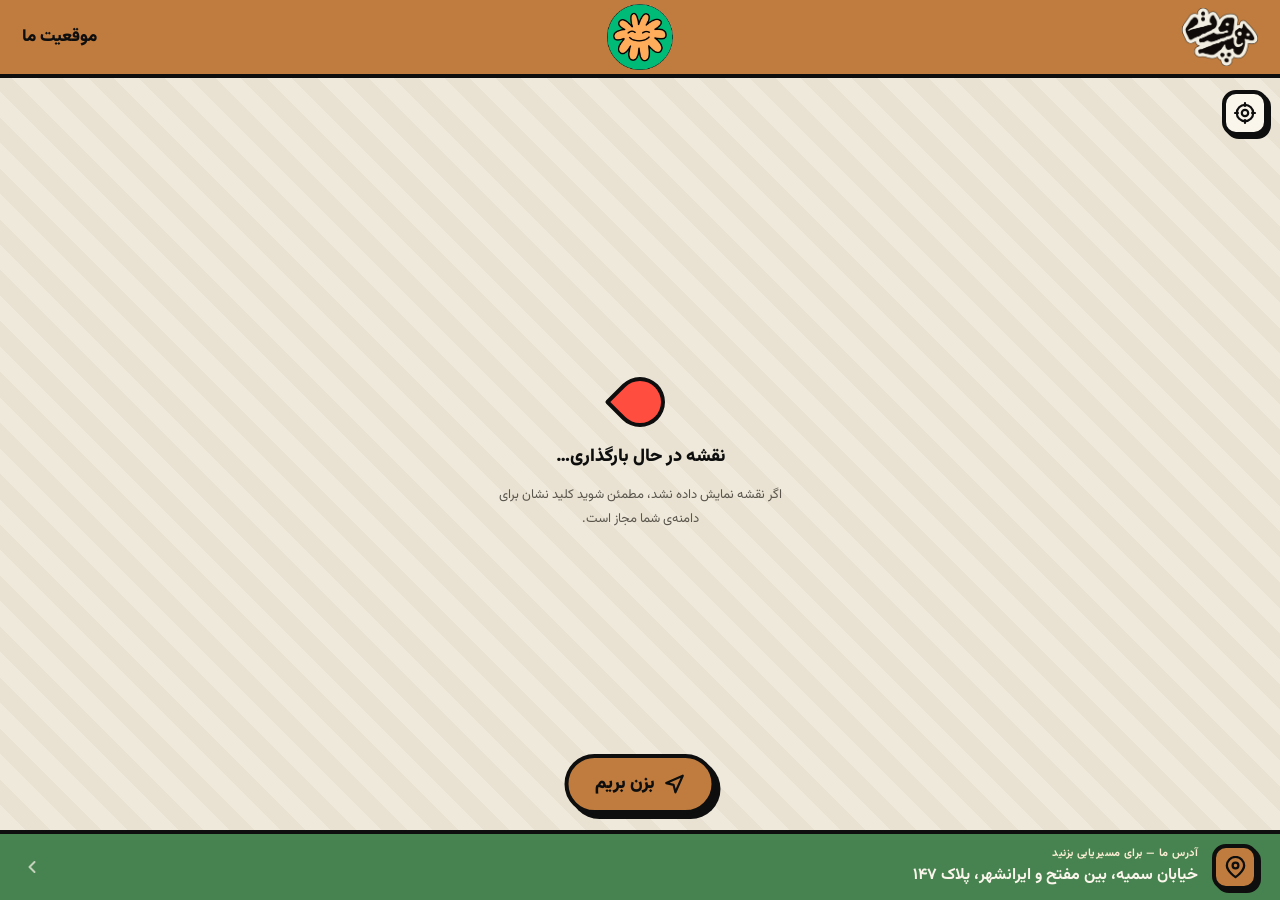
==== index.html @ b017d7bc "Haparoot Website" ====
<!DOCTYPE html>
<html lang="fa" dir="rtl">
<head>
<meta charset="UTF-8" />
<meta name="viewport" content="width=device-width, initial-scale=1.0, maximum-scale=1.0, user-scalable=no, viewport-fit=cover" />
<title>موقعیت ما</title>

<link rel="stylesheet" href="https://static.neshan.org/sdk/leaflet/v1.9.4/neshan-sdk/v1.0.8/index.css" />
<script src="https://static.neshan.org/sdk/leaflet/v1.9.4/neshan-sdk/v1.0.8/index.js"></script>

<link rel="preconnect" href="https://fonts.googleapis.com">
<link rel="preconnect" href="https://fonts.gstatic.com" crossorigin>
<link href="https://fonts.googleapis.com/css2?family=Vazirmatn:wght@500;700;900&display=swap" rel="stylesheet">

<style>
  :root{
    --green:#478350; --gold:#BF843E; --red:#FF4D3F; --teal:#bf7c3e;
    --ink:#0e0e0e; --paper:#FBF6EC; --stroke:4px;
  }
  *{box-sizing:border-box; -webkit-tap-highlight-color:transparent;}
  html,body{height:100%; margin:0; overflow:hidden;}
  body{font-family:"Vazirmatn",system-ui,sans-serif; background:var(--paper); color:var(--ink);}
  .app{height:100vh; height:100dvh; display:flex; flex-direction:column; overflow:hidden;}

  /* ---------- TOP BAR (small logo, top-right) ---------- */
  .topbar{
    flex:0 0 auto; height:clamp(60px, 9dvh, 78px);
    background:var(--teal); border-bottom:var(--stroke) solid var(--ink);
    display:grid; grid-template-columns:1fr auto 1fr; align-items:center;
    padding:0 clamp(12px,4vw,22px);
  }
  .topbar .logo{height:clamp(42px, 6.4dvh, 58px); width:auto; display:block; justify-self:start;}
  .topbar .flower{height:clamp(46px, 7.6dvh, 66px); width:auto; display:block; justify-self:center;}
  .topbar .title{font-weight:900; font-size:clamp(13px,3.6vw,17px); color:var(--ink); justify-self:end;}

  /* ---------- MAP ---------- */
  .map-wrap{flex:1 1 auto; min-height:0; position:relative; background:#e9e4d8;}
  #map{position:absolute; inset:0;}
  .leaflet-control-attribution{font-size:9px; opacity:.7;}

  .float-pin{position:relative; width:40px; height:52px; cursor:pointer;}
  .float-pin .pin{
    position:absolute; left:50%; top:0; width:34px; height:34px; margin-left:-17px;
    border-radius:50% 50% 50% 2px; transform:rotate(45deg);
    background:var(--red); border:3px solid var(--ink); box-shadow:0 4px 0 rgba(14,14,14,.25);
    animation:bob 1.6s ease-in-out infinite;
  }
  .float-pin .pin::after{content:""; position:absolute; inset:0; margin:auto; width:11px; height:11px; border-radius:50%; background:var(--paper); border:2px solid var(--ink); transform:translate(-1px,-1px);}
  .float-pin .pulse{position:absolute; left:50%; top:30px; width:22px; height:9px; margin-left:-11px; border-radius:50%; background:rgba(14,14,14,.28); animation:shadow 1.6s ease-in-out infinite;}
  @keyframes bob{0%,100%{top:0} 50%{top:-7px}}
  @keyframes shadow{0%,100%{transform:scale(1);opacity:.28} 50%{transform:scale(.7);opacity:.16}}

  .fab{
    position:absolute; top:12px; right:12px; z-index:500;
    width:46px; height:46px; border-radius:14px; background:var(--paper);
    border:var(--stroke) solid var(--ink); box-shadow:3px 3px 0 var(--ink);
    display:flex; align-items:center; justify-content:center; cursor:pointer;
  }
  .fab:active{transform:translate(2px,2px); box-shadow:1px 1px 0 var(--ink);}
  .fab svg{width:24px;height:24px;}

  .go-btn{
    position:absolute; left:50%; bottom:16px; transform:translateX(-50%); z-index:500;
    display:flex; align-items:center; gap:9px; padding:12px 26px; border-radius:999px;
    background:var(--teal); color:var(--ink); border:var(--stroke) solid var(--ink);
    box-shadow:5px 5px 0 var(--ink); font-family:inherit; font-weight:900;
    font-size:clamp(15px,4.2vw,18px); cursor:pointer; white-space:nowrap;
  }
  .go-btn:active{transform:translateX(-50%) translateY(3px); box-shadow:2px 2px 0 var(--ink);}
  .go-btn svg{width:22px;height:22px;}

  .map-placeholder{position:absolute; inset:0; display:none; flex-direction:column; align-items:center; justify-content:center; gap:12px; text-align:center; padding:22px; background:repeating-linear-gradient(45deg,#efe9db 0 18px,#e9e2d2 18px 36px); z-index:400;}
  .map-placeholder .pin0{width:50px; height:50px; border-radius:50% 50% 50% 2px; transform:rotate(45deg); background:var(--red); border:var(--stroke) solid var(--ink);}
  .map-placeholder h2{margin:4px 0 0; font-size:clamp(14px,4.4vw,18px); font-weight:900;}
  .map-placeholder p{margin:0; font-size:13px; color:#5a564d; max-width:300px; line-height:1.85;}

  /* ---------- FOOTER ---------- */
  .footer{
    flex:0 0 auto; background:var(--green); border-top:var(--stroke) solid var(--ink);
    padding:10px clamp(12px,4vw,22px); padding-bottom:calc(10px + env(safe-area-inset-bottom));
    display:flex; align-items:center; gap:14px; cursor:pointer;
  }
  .footer .badge{flex:0 0 auto; width:46px; height:46px; border-radius:14px; background:var(--teal); border:var(--stroke) solid var(--ink); display:flex; align-items:center; justify-content:center; box-shadow:3px 3px 0 var(--ink);}
  .footer .badge svg{width:23px;height:23px;}
  .footer .text{min-width:0; flex:1;}
  .footer .label{font-size:11px; font-weight:700; letter-spacing:.04em; color:#FCEFD6; margin-bottom:1px;}
  .footer .line{font-size:clamp(13px,3.8vw,16px); font-weight:700; line-height:1.6; color:var(--paper);}
  .footer .chev{flex:0 0 auto; color:var(--paper); opacity:.7;}

  /* ---------- directions sheet ---------- */
  .sheet-mask{position:fixed; inset:0; z-index:900; display:none; background:rgba(14,14,14,.45); align-items:flex-end; justify-content:center;}
  .sheet-mask.open{display:flex;}
  .sheet{width:min(520px,100%); background:var(--paper); border:var(--stroke) solid var(--ink); border-bottom:none; border-radius:24px 24px 0 0; padding:18px; padding-bottom:calc(18px + env(safe-area-inset-bottom)); animation:up .22s ease;}
  @keyframes up{from{transform:translateY(40px); opacity:.4} to{transform:none; opacity:1}}
  .sheet h3{margin:2px 0 14px; font-size:16px; font-weight:900; text-align:center;}
  .sheet .opt{display:flex; align-items:center; gap:12px; width:100%; padding:13px 16px; margin-bottom:10px; border-radius:16px; border:var(--stroke) solid var(--ink); background:#fff; font-family:inherit; font-size:15px; font-weight:800; color:var(--ink); cursor:pointer; text-decoration:none;}
  .sheet .opt:active{transform:translateY(2px);}
  .sheet .opt.neshan{background:var(--teal);}
  .sheet .opt .ic{width:26px;height:26px; flex:0 0 auto; display:flex;align-items:center;justify-content:center;}
  .sheet .cancel{width:100%; text-align:center; padding:12px; margin-top:2px; background:none; border:none; font-family:inherit; font-size:14px; font-weight:700; color:#7a766c; cursor:pointer;}

  @media (orientation:landscape) and (max-height:430px){
    .topbar{height:54px;}
    .go-btn{bottom:10px; padding:9px 20px;}
    .fab{width:40px;height:40px;}
  }
</style>
</head>
<body>
  <div class="app">

    <!-- TOP BAR: small logo on the right -->
    <header class="topbar">
      <img class="logo" src="[data-uri]" alt="کافه هپ‌ورد" />
      <img class="flower" src="[data-uri]" alt="گل" />
      <span class="title">موقعیت ما</span>
    </header>

    <!-- MAP -->
    <main class="map-wrap">
      <div id="map"></div>

      <div class="fab" id="recenter" title="برگشت به موقعیت" aria-label="recenter">
        <svg viewBox="0 0 24 24" fill="none" stroke="#0e0e0e" stroke-width="2.2" stroke-linecap="round" stroke-linejoin="round">
          <circle cx="12" cy="12" r="3.2"/><path d="M12 2v3M12 19v3M2 12h3M19 12h3"/><circle cx="12" cy="12" r="8.2"/>
        </svg>
      </div>

      <button class="go-btn" id="go" type="button">
        <svg viewBox="0 0 24 24" fill="none" stroke="#0e0e0e" stroke-width="2.4" stroke-linecap="round" stroke-linejoin="round"><path d="M3 11l18-8-8 18-2-8-8-2z"/></svg>
        بزن بریم
      </button>

      <div class="map-placeholder" id="placeholder">
        <div class="pin0"></div>
        <h2>نقشه در حال بارگذاری…</h2>
        <p>اگر نقشه نمایش داده نشد، مطمئن شوید کلید نشان برای دامنه‌ی شما مجاز است.</p>
      </div>
    </main>

    <!-- FOOTER -->
    <footer class="footer" id="footer">
      <div class="badge" aria-hidden="true">
        <svg viewBox="0 0 24 24" fill="none" stroke="#0e0e0e" stroke-width="2.4" stroke-linecap="round" stroke-linejoin="round"><path d="M21 10c0 6-9 12-9 12s-9-6-9-12a9 9 0 0 1 18 0Z"/><circle cx="12" cy="10" r="3"/></svg>
      </div>
      <div class="text">
        <div class="label">آدرس ما — برای مسیریابی بزنید</div>
        <div class="line" id="addr-line"></div>
      </div>
      <svg class="chev" width="20" height="20" viewBox="0 0 24 24" fill="none" stroke="currentColor" stroke-width="2.4" stroke-linecap="round" stroke-linejoin="round"><path d="M15 6l-6 6 6 6"/></svg>
    </footer>

  </div>

  <div class="sheet-mask" id="sheetMask">
    <div class="sheet" role="dialog" aria-label="مسیریابی">
      <h3>با کدام برنامه مسیریابی می‌کنید؟</h3>
      <a class="opt neshan" id="optNeshan" target="_blank" rel="noopener"><span class="ic">🧭</span> مسیریاب نشان</a>
      <a class="opt" id="optGoogle" target="_blank" rel="noopener"><span class="ic">🗺️</span> گوگل مپ</a>
      <button class="cancel" id="optCancel" type="button">بستن</button>
    </div>
  </div>

<script>
  const CONFIG = {
    NESHAN_KEY: "web.0b356ac8b39849899e507b3bfb5904ac",
    LAT: 35.70562,
    LNG: 51.4232,
    ZOOM: 16,
    ADDRESS: "خیابان سمیه، بین مفتح و ایرانشهر، پلاک ۱۴۷"
  };

  document.getElementById('addr-line').textContent = CONFIG.ADDRESS;
  const neshanUrl = `https://neshan.org/maps/@${CONFIG.LAT},${CONFIG.LNG},${CONFIG.ZOOM}z`;
  const googleUrl = `https://www.google.com/maps/dir/?api=1&destination=${CONFIG.LAT},${CONFIG.LNG}&travelmode=driving`;
  document.getElementById('optNeshan').href = neshanUrl;
  document.getElementById('optGoogle').href = googleUrl;

  const mask = document.getElementById('sheetMask');
  const openSheet = () => mask.classList.add('open');
  const closeSheet = () => mask.classList.remove('open');
  document.getElementById('go').addEventListener('click', openSheet);
  document.getElementById('footer').addEventListener('click', openSheet);
  document.getElementById('optCancel').addEventListener('click', closeSheet);
  mask.addEventListener('click', e => { if(e.target === mask) closeSheet(); });

  let map;
  try {
    map = new L.Map("map", { key: CONFIG.NESHAN_KEY, maptype: "dreamy", poi: true, traffic: false, center: [CONFIG.LAT, CONFIG.LNG], zoom: CONFIG.ZOOM });
    const icon = L.divIcon({ className:'', html:'<div class="float-pin"><span class="pulse"></span><span class="pin"></span></div>', iconSize:[40,52], iconAnchor:[20,36] });
    const marker = L.marker([CONFIG.LAT, CONFIG.LNG], { icon }).addTo(map);
    marker.on('click', openSheet);
    document.getElementById('recenter').addEventListener('click', () => map.setView([CONFIG.LAT, CONFIG.LNG], CONFIG.ZOOM, { animate:true }));
    window.addEventListener('resize', () => setTimeout(() => map.invalidateSize(), 150));
  } catch (err) {
    document.getElementById('placeholder').style.display = 'flex';
  }
</script>
</body>
</html>
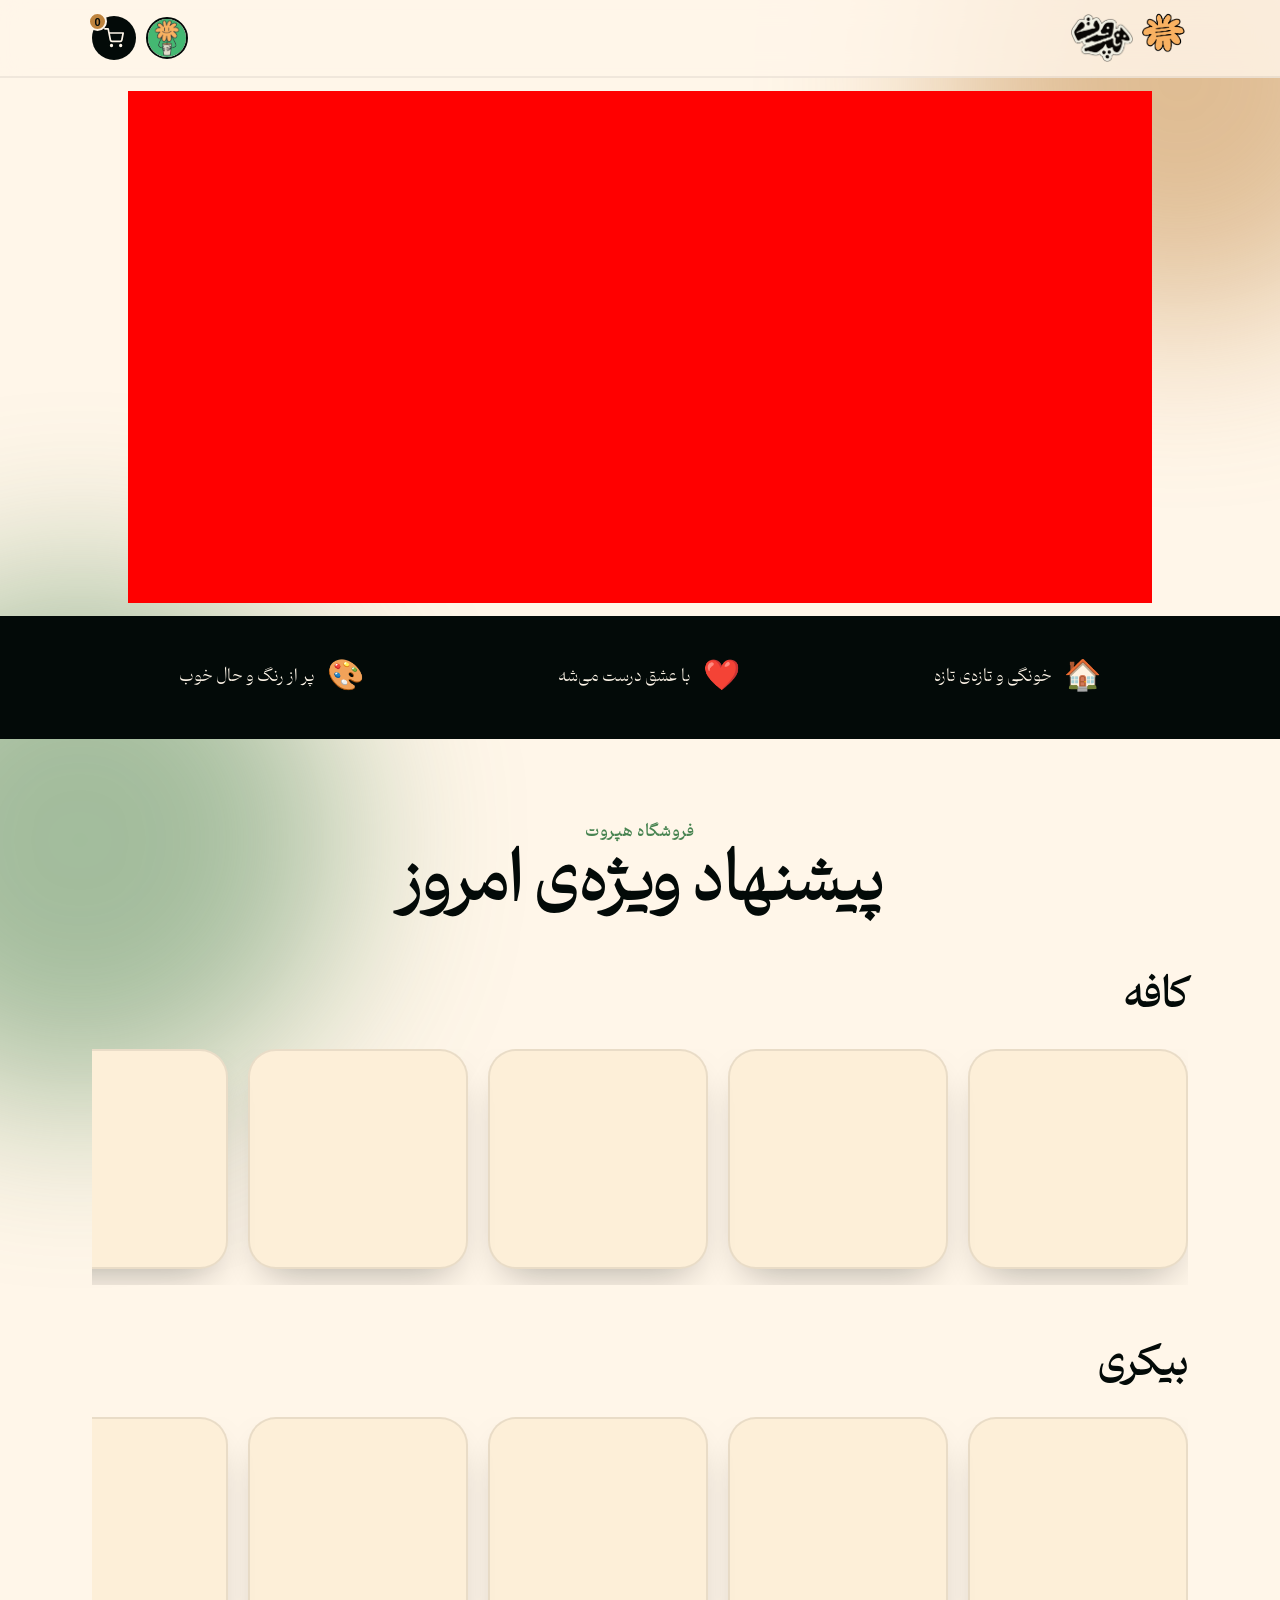
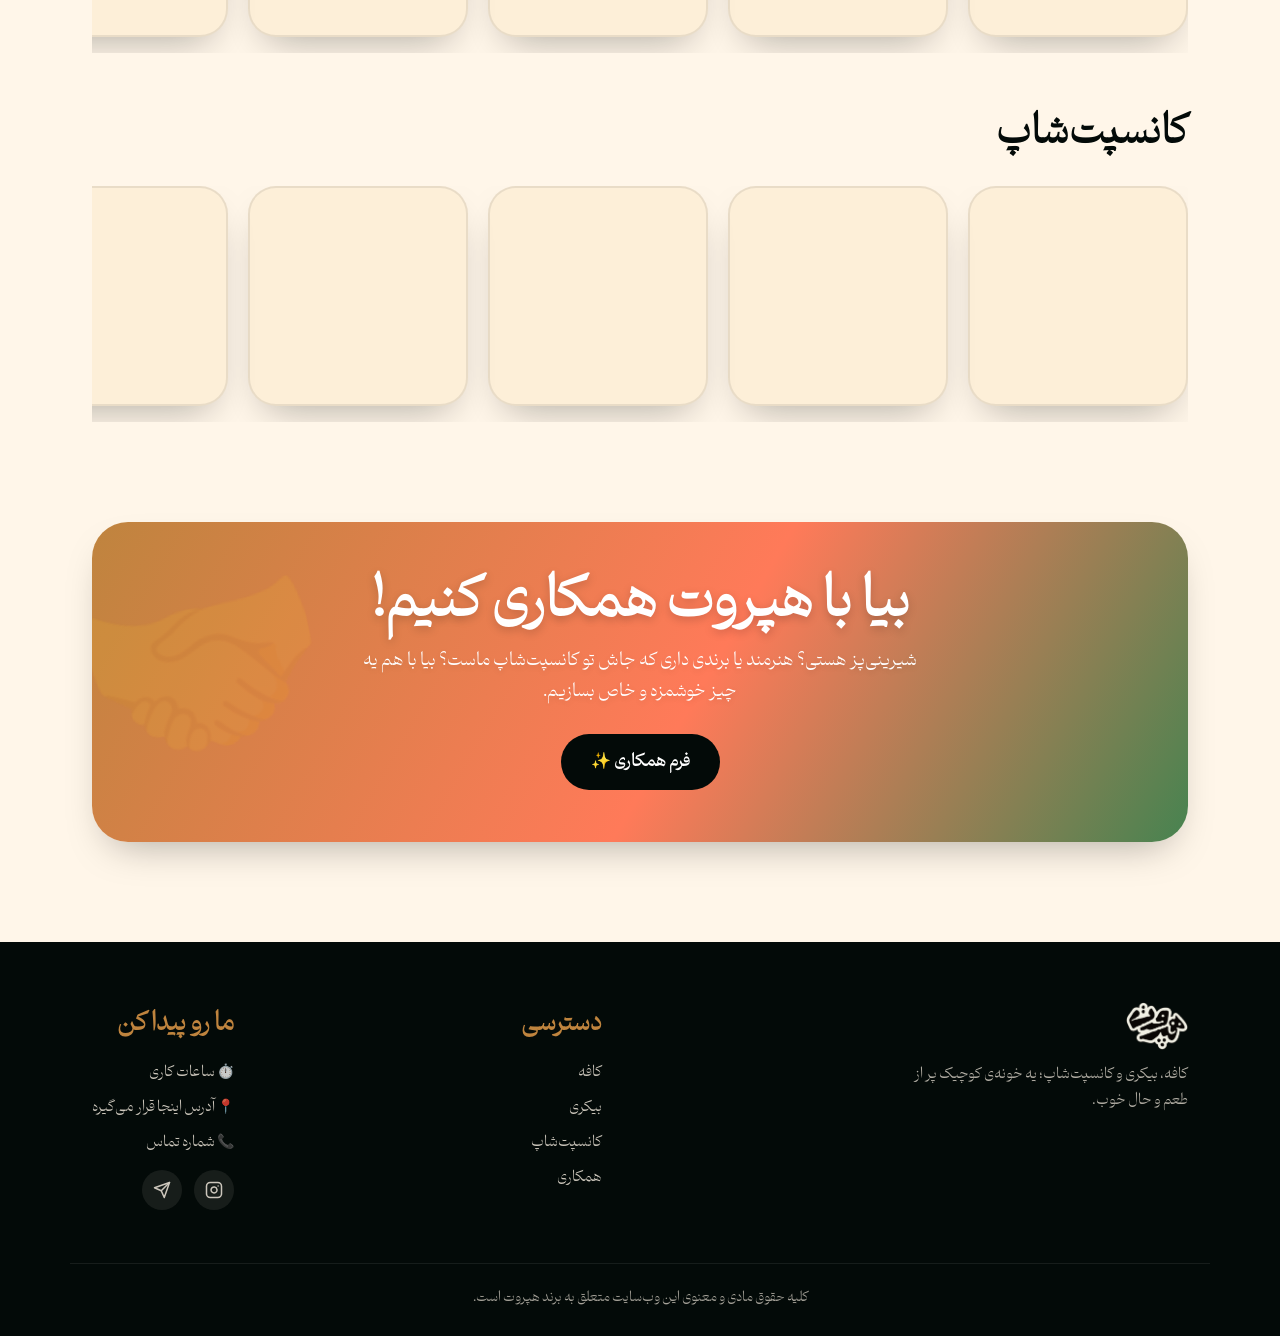
==== commit 3d6c8bd8: "Update file structure and add page navigation" ====
--- a/index.html
+++ b/index.html
@@ -1,200 +1,202 @@
 <!DOCTYPE html>
 <html lang="fa" dir="rtl">
-<head>
-<meta charset="UTF-8" />
-<meta name="viewport" content="width=device-width, initial-scale=1.0, maximum-scale=1.0, user-scalable=no, viewport-fit=cover" />
-<title>موقعیت ما</title>
-
-<link rel="stylesheet" href="https://static.neshan.org/sdk/leaflet/v1.9.4/neshan-sdk/v1.0.8/index.css" />
-<script src="https://static.neshan.org/sdk/leaflet/v1.9.4/neshan-sdk/v1.0.8/index.js"></script>
-
-<link rel="preconnect" href="https://fonts.googleapis.com">
-<link rel="preconnect" href="https://fonts.gstatic.com" crossorigin>
-<link href="https://fonts.googleapis.com/css2?family=Vazirmatn:wght@500;700;900&display=swap" rel="stylesheet">
-
-<style>
-  :root{
-    --green:#478350; --gold:#BF843E; --red:#FF4D3F; --teal:#bf7c3e;
-    --ink:#0e0e0e; --paper:#FBF6EC; --stroke:4px;
-  }
-  *{box-sizing:border-box; -webkit-tap-highlight-color:transparent;}
-  html,body{height:100%; margin:0; overflow:hidden;}
-  body{font-family:"Vazirmatn",system-ui,sans-serif; background:var(--paper); color:var(--ink);}
-  .app{height:100vh; height:100dvh; display:flex; flex-direction:column; overflow:hidden;}
-
-  /* ---------- TOP BAR (small logo, top-right) ---------- */
-  .topbar{
-    flex:0 0 auto; height:clamp(60px, 9dvh, 78px);
-    background:var(--teal); border-bottom:var(--stroke) solid var(--ink);
-    display:grid; grid-template-columns:1fr auto 1fr; align-items:center;
-    padding:0 clamp(12px,4vw,22px);
-  }
-  .topbar .logo{height:clamp(42px, 6.4dvh, 58px); width:auto; display:block; justify-self:start;}
-  .topbar .flower{height:clamp(46px, 7.6dvh, 66px); width:auto; display:block; justify-self:center;}
-  .topbar .title{font-weight:900; font-size:clamp(13px,3.6vw,17px); color:var(--ink); justify-self:end;}
-
-  /* ---------- MAP ---------- */
-  .map-wrap{flex:1 1 auto; min-height:0; position:relative; background:#e9e4d8;}
-  #map{position:absolute; inset:0;}
-  .leaflet-control-attribution{font-size:9px; opacity:.7;}
-
-  .float-pin{position:relative; width:40px; height:52px; cursor:pointer;}
-  .float-pin .pin{
-    position:absolute; left:50%; top:0; width:34px; height:34px; margin-left:-17px;
-    border-radius:50% 50% 50% 2px; transform:rotate(45deg);
-    background:var(--red); border:3px solid var(--ink); box-shadow:0 4px 0 rgba(14,14,14,.25);
-    animation:bob 1.6s ease-in-out infinite;
-  }
-  .float-pin .pin::after{content:""; position:absolute; inset:0; margin:auto; width:11px; height:11px; border-radius:50%; background:var(--paper); border:2px solid var(--ink); transform:translate(-1px,-1px);}
-  .float-pin .pulse{position:absolute; left:50%; top:30px; width:22px; height:9px; margin-left:-11px; border-radius:50%; background:rgba(14,14,14,.28); animation:shadow 1.6s ease-in-out infinite;}
-  @keyframes bob{0%,100%{top:0} 50%{top:-7px}}
-  @keyframes shadow{0%,100%{transform:scale(1);opacity:.28} 50%{transform:scale(.7);opacity:.16}}
-
-  .fab{
-    position:absolute; top:12px; right:12px; z-index:500;
-    width:46px; height:46px; border-radius:14px; background:var(--paper);
-    border:var(--stroke) solid var(--ink); box-shadow:3px 3px 0 var(--ink);
-    display:flex; align-items:center; justify-content:center; cursor:pointer;
-  }
-  .fab:active{transform:translate(2px,2px); box-shadow:1px 1px 0 var(--ink);}
-  .fab svg{width:24px;height:24px;}
-
-  .go-btn{
-    position:absolute; left:50%; bottom:16px; transform:translateX(-50%); z-index:500;
-    display:flex; align-items:center; gap:9px; padding:12px 26px; border-radius:999px;
-    background:var(--teal); color:var(--ink); border:var(--stroke) solid var(--ink);
-    box-shadow:5px 5px 0 var(--ink); font-family:inherit; font-weight:900;
-    font-size:clamp(15px,4.2vw,18px); cursor:pointer; white-space:nowrap;
-  }
-  .go-btn:active{transform:translateX(-50%) translateY(3px); box-shadow:2px 2px 0 var(--ink);}
-  .go-btn svg{width:22px;height:22px;}
-
-  .map-placeholder{position:absolute; inset:0; display:none; flex-direction:column; align-items:center; justify-content:center; gap:12px; text-align:center; padding:22px; background:repeating-linear-gradient(45deg,#efe9db 0 18px,#e9e2d2 18px 36px); z-index:400;}
-  .map-placeholder .pin0{width:50px; height:50px; border-radius:50% 50% 50% 2px; transform:rotate(45deg); background:var(--red); border:var(--stroke) solid var(--ink);}
-  .map-placeholder h2{margin:4px 0 0; font-size:clamp(14px,4.4vw,18px); font-weight:900;}
-  .map-placeholder p{margin:0; font-size:13px; color:#5a564d; max-width:300px; line-height:1.85;}
-
-  /* ---------- FOOTER ---------- */
-  .footer{
-    flex:0 0 auto; background:var(--green); border-top:var(--stroke) solid var(--ink);
-    padding:10px clamp(12px,4vw,22px); padding-bottom:calc(10px + env(safe-area-inset-bottom));
-    display:flex; align-items:center; gap:14px; cursor:pointer;
-  }
-  .footer .badge{flex:0 0 auto; width:46px; height:46px; border-radius:14px; background:var(--teal); border:var(--stroke) solid var(--ink); display:flex; align-items:center; justify-content:center; box-shadow:3px 3px 0 var(--ink);}
-  .footer .badge svg{width:23px;height:23px;}
-  .footer .text{min-width:0; flex:1;}
-  .footer .label{font-size:11px; font-weight:700; letter-spacing:.04em; color:#FCEFD6; margin-bottom:1px;}
-  .footer .line{font-size:clamp(13px,3.8vw,16px); font-weight:700; line-height:1.6; color:var(--paper);}
-  .footer .chev{flex:0 0 auto; color:var(--paper); opacity:.7;}
-
-  /* ---------- directions sheet ---------- */
-  .sheet-mask{position:fixed; inset:0; z-index:900; display:none; background:rgba(14,14,14,.45); align-items:flex-end; justify-content:center;}
-  .sheet-mask.open{display:flex;}
-  .sheet{width:min(520px,100%); background:var(--paper); border:var(--stroke) solid var(--ink); border-bottom:none; border-radius:24px 24px 0 0; padding:18px; padding-bottom:calc(18px + env(safe-area-inset-bottom)); animation:up .22s ease;}
-  @keyframes up{from{transform:translateY(40px); opacity:.4} to{transform:none; opacity:1}}
-  .sheet h3{margin:2px 0 14px; font-size:16px; font-weight:900; text-align:center;}
-  .sheet .opt{display:flex; align-items:center; gap:12px; width:100%; padding:13px 16px; margin-bottom:10px; border-radius:16px; border:var(--stroke) solid var(--ink); background:#fff; font-family:inherit; font-size:15px; font-weight:800; color:var(--ink); cursor:pointer; text-decoration:none;}
-  .sheet .opt:active{transform:translateY(2px);}
-  .sheet .opt.neshan{background:var(--teal);}
-  .sheet .opt .ic{width:26px;height:26px; flex:0 0 auto; display:flex;align-items:center;justify-content:center;}
-  .sheet .cancel{width:100%; text-align:center; padding:12px; margin-top:2px; background:none; border:none; font-family:inherit; font-size:14px; font-weight:700; color:#7a766c; cursor:pointer;}
-
-  @media (orientation:landscape) and (max-height:430px){
-    .topbar{height:54px;}
-    .go-btn{bottom:10px; padding:9px 20px;}
-    .fab{width:40px;height:40px;}
-  }
-</style>
-</head>
-<body>
-  <div class="app">
-
-    <!-- TOP BAR: small logo on the right -->
-    <header class="topbar">
-      <img class="logo" src="[data-uri]" alt="کافه هپ‌ورد" />
-      <img class="flower" src="[data-uri]" alt="گل" />
-      <span class="title">موقعیت ما</span>
-    </header>
-
-    <!-- MAP -->
-    <main class="map-wrap">
-      <div id="map"></div>
-
-      <div class="fab" id="recenter" title="برگشت به موقعیت" aria-label="recenter">
-        <svg viewBox="0 0 24 24" fill="none" stroke="#0e0e0e" stroke-width="2.2" stroke-linecap="round" stroke-linejoin="round">
-          <circle cx="12" cy="12" r="3.2"/><path d="M12 2v3M12 19v3M2 12h3M19 12h3"/><circle cx="12" cy="12" r="8.2"/>
-        </svg>
-      </div>
-
-      <button class="go-btn" id="go" type="button">
-        <svg viewBox="0 0 24 24" fill="none" stroke="#0e0e0e" stroke-width="2.4" stroke-linecap="round" stroke-linejoin="round"><path d="M3 11l18-8-8 18-2-8-8-2z"/></svg>
-        بزن بریم
-      </button>
-
-      <div class="map-placeholder" id="placeholder">
-        <div class="pin0"></div>
-        <h2>نقشه در حال بارگذاری…</h2>
-        <p>اگر نقشه نمایش داده نشد، مطمئن شوید کلید نشان برای دامنه‌ی شما مجاز است.</p>
-      </div>
-    </main>
+  <head>
+    <meta charset="UTF-8">
+    <meta name="viewport" content="width=device-width, initial-scale=1.0">
+    <title>هپروت | کافه، بیکری و کانسپت‌شاپ</title>
+    <link rel="preconnect" href="https://fonts.googleapis.com">
+    <link rel="preconnect" href="https://fonts.gstatic.com" crossorigin>
+    <link href="https://fonts.googleapis.com/css2?family=Lalezar&family=Vazirmatn:wght@400;500;700;900&display=swap" rel="stylesheet">
+    <link rel="stylesheet" href="Styles/index.css">
+  </head>
+  <body>
+  <!-- NAV -->
+    <nav>
+      <div class="wrap nav-in">
+        <div class="brand-group">
+          <div class="more-wrap" id="moreWrap">
+            <span class="more-ring"></span>
+            <img class="more" id="moreBtn" src="Resources/HaparootMore.png" alt="لوگوی هپروت" onclick="toggleMorePanel()">
+            <div class="more-panel" id="morePanel">
+
+              <div class="more-section">
+                <div class="more-section-head" onclick="toggleSection(this)">
+                  <span>خنزر پنزر فروشی</span>
+                  <span class="more-arrow">▾</span>
+                </div>
+                <div class="more-sub">
+                  <a href="#">زیرمجموعه یک</a>
+                  <a href="#">زیرمجموعه دو</a>
+                  <a href="#">زیرمجموعه سه</a>
+                </div>
+              </div>
+
+              <div class="more-section">
+                <div class="more-section-head" onclick="toggleSection(this)">
+                  <a href="menu.html">منوی کافه</a>
+                  
+                </div>
+                
+              </div>
+
+              <div class="more-section">
+                <div class="more-section-head" onclick="toggleSection(this)">
+                  <span>خوردنی فروشی</span>
+                  <span class="more-arrow">▾</span>
+                </div>
+                <div class="more-sub">
+                  <a href="#">زیرمجموعه یک</a>
+                  <a href="#">زیرمجموعه دو</a>
+                  <a href="#">زیرمجموعه سه</a>
+                </div>
+              </div>
+
+              <div class="more-section">
+                <div class="more-section-head" onclick="toggleSection(this)">
+                  <a href="location.html">لوکیشن</a>
+                </div>
+              </div>
+
+            </div>
+          </div>
+          <a href="index.html" class="logo">
+            <img class="logo-img" src="Resources/Logotype.png" alt="لوگوی هپروت">
+          </a>
+        </div>
+        <div class="nav-right">
+          <div class="nav-icons">
+            <img class="logo-cup" src="Resources/StickerCup.jpg" alt="لوگوی هپروت">
+            <button class="icon-btn" aria-label="سبد خرید">
+              <svg viewBox="0 0 24 24" fill="none" stroke="currentColor" stroke-width="2" stroke-linecap="round" stroke-linejoin="round"><circle cx="9" cy="21" r="1"/><circle cx="20" cy="21" r="1"/><path d="M1 1h4l2.68 13.39a2 2 0 0 0 2 1.61h9.72a2 2 0 0 0 2-1.61L23 6H6"/></svg>
+              <span class="cart-badge">0</span>
+            </button>
+          </div>
+        </div>
+      </div>
+    </nav>
+     
+    <!-- HERO -->
+    <div class="test123"></div> 
+
+    <!-- FEATURES -->
+    <div class="feats">
+      <div class="wrap feats-in">
+        <div class="feat"><span class="ic">🏠</span> خونگی و تازه‌ی تازه</div>
+        <div class="feat"><span class="ic">❤️</span> با عشق درست می‌شه</div>
+        <div class="feat"><span class="ic">🎨</span> پر از رنگ و حال خوب</div>
+      </div>
+    </div>
+
+    <!-- PRODUCTS SLIDERS -->
+    <section class="block" id="products">
+      <div class="wrap">
+        <div class="head">
+          <div class="small">فروشگاه هپروت</div>
+          <h2>پیشنهاد ویژه‌ی امروز</h2>
+        </div>
+
+        <div class="slider-group">
+
+          <!-- CAFE -->
+          <div class="slider-section" id="cafe">
+            <h3 class="slider-title">کافه</h3>
+            <div class="slider-track">
+              <div class="slider-box"></div>
+              <div class="slider-box"></div>
+              <div class="slider-box"></div>
+              <div class="slider-box"></div>
+              <div class="slider-box"></div>
+            </div>
+          </div>
+
+          <!-- BAKERY -->
+          <div class="slider-section" id="bakery">
+            <h3 class="slider-title">بیکری</h3>
+            <div class="slider-track">
+              <div class="slider-box"></div>
+              <div class="slider-box"></div>
+              <div class="slider-box"></div>
+              <div class="slider-box"></div>
+              <div class="slider-box"></div>
+            </div>
+          </div>
+
+          <!-- CONCEPT SHOP -->
+          <div class="slider-section" id="shop">
+            <h3 class="slider-title">کانسپت‌شاپ</h3>
+            <div class="slider-track">
+              <div class="slider-box"></div>
+              <div class="slider-box"></div>
+              <div class="slider-box"></div>
+              <div class="slider-box"></div>
+              <div class="slider-box"></div>
+            </div>
+          </div>
+
+        </div>
+      </div>
+    </section>
+
+    <!-- COLLAB -->
+    <section class="collab" id="collab">
+      <div class="wrap">
+        <div class="collab-in">
+          <h2>بیا با هپروت همکاری کنیم!</h2>
+          <p>شیرینی‌پز هستی؟ هنرمند یا برندی داری که جاش تو کانسپت‌شاپ ماست؟ بیا با هم یه چیز خوشمزه و خاص بسازیم.</p>
+          <button class="btn">فرم همکاری ✨</button>
+        </div>
+      </div>
+    </section>
 
     <!-- FOOTER -->
-    <footer class="footer" id="footer">
-      <div class="badge" aria-hidden="true">
-        <svg viewBox="0 0 24 24" fill="none" stroke="#0e0e0e" stroke-width="2.4" stroke-linecap="round" stroke-linejoin="round"><path d="M21 10c0 6-9 12-9 12s-9-6-9-12a9 9 0 0 1 18 0Z"/><circle cx="12" cy="10" r="3"/></svg>
-      </div>
-      <div class="text">
-        <div class="label">آدرس ما — برای مسیریابی بزنید</div>
-        <div class="line" id="addr-line"></div>
-      </div>
-      <svg class="chev" width="20" height="20" viewBox="0 0 24 24" fill="none" stroke="currentColor" stroke-width="2.4" stroke-linecap="round" stroke-linejoin="round"><path d="M15 6l-6 6 6 6"/></svg>
+    <footer>
+      <div class="wrap foot-grid">
+        <div class="foot-brand">
+          <div class="logo">
+            <img class="logo-img" src="Resources/Logotype.png" alt="لوگوی هپروت">
+          </div>
+          <p>کافه، بیکری و کانسپت‌شاپ؛ یه خونه‌ی کوچیک پر از طعم و حال خوب.</p>
+          
+        </div>
+        <div class="foot-col">
+          <h4>دسترسی</h4>
+          <a href="#cafe">کافه</a>
+          <a href="#bakery">بیکری</a>
+          <a href="#shop">کانسپت‌شاپ</a>
+          <a href="#collab">همکاری</a>
+        </div>
+        <div class="foot-col">
+          <h4>ما رو پیدا کن</h4>
+          <span>⏱️ ساعات کاری</span>
+          <span>📍 آدرس اینجا قرار می‌گیره</span>
+          <span>📞 شماره تماس</span>
+          <div class="foot-social">
+            <a href="https://instagram.com/cafe.haparoot/" target="_blank" rel="noopener" aria-label="اینستاگرام">
+              <svg viewBox="0 0 24 24" fill="none" stroke="currentColor" stroke-width="2" stroke-linecap="round" stroke-linejoin="round"><rect x="2" y="2" width="20" height="20" rx="5" ry="5"/><path d="M16 11.37A4 4 0 1 1 12.63 8 4 4 0 0 1 16 11.37z"/><line x1="17.5" y1="6.5" x2="17.51" y2="6.5"/></svg>
+            </a>
+            <a href="https://t.me/Pouriya_v" target="_blank" rel="noopener" aria-label="تلگرام">
+              <svg viewBox="0 0 24 24" fill="none" stroke="currentColor" stroke-width="2" stroke-linecap="round" stroke-linejoin="round"><path d="M22 2 11 13"/><path d="M22 2 15 22l-4-9-9-4 20-7z"/></svg>
+            </a>
+          </div>
+        </div>
+      </div>
+      <div class="wrap foot-bottom">کلیه حقوق مادی و معنوی این وب‌سایت متعلق به برند هپروت است.</div>
     </footer>
-
-  </div>
-
-  <div class="sheet-mask" id="sheetMask">
-    <div class="sheet" role="dialog" aria-label="مسیریابی">
-      <h3>با کدام برنامه مسیریابی می‌کنید؟</h3>
-      <a class="opt neshan" id="optNeshan" target="_blank" rel="noopener"><span class="ic">🧭</span> مسیریاب نشان</a>
-      <a class="opt" id="optGoogle" target="_blank" rel="noopener"><span class="ic">🗺️</span> گوگل مپ</a>
-      <button class="cancel" id="optCancel" type="button">بستن</button>
-    </div>
-  </div>
-
-<script>
-  const CONFIG = {
-    NESHAN_KEY: "web.0b356ac8b39849899e507b3bfb5904ac",
-    LAT: 35.70562,
-    LNG: 51.4232,
-    ZOOM: 16,
-    ADDRESS: "خیابان سمیه، بین مفتح و ایرانشهر، پلاک ۱۴۷"
-  };
-
-  document.getElementById('addr-line').textContent = CONFIG.ADDRESS;
-  const neshanUrl = `https://neshan.org/maps/@${CONFIG.LAT},${CONFIG.LNG},${CONFIG.ZOOM}z`;
-  const googleUrl = `https://www.google.com/maps/dir/?api=1&destination=${CONFIG.LAT},${CONFIG.LNG}&travelmode=driving`;
-  document.getElementById('optNeshan').href = neshanUrl;
-  document.getElementById('optGoogle').href = googleUrl;
-
-  const mask = document.getElementById('sheetMask');
-  const openSheet = () => mask.classList.add('open');
-  const closeSheet = () => mask.classList.remove('open');
-  document.getElementById('go').addEventListener('click', openSheet);
-  document.getElementById('footer').addEventListener('click', openSheet);
-  document.getElementById('optCancel').addEventListener('click', closeSheet);
-  mask.addEventListener('click', e => { if(e.target === mask) closeSheet(); });
-
-  let map;
-  try {
-    map = new L.Map("map", { key: CONFIG.NESHAN_KEY, maptype: "dreamy", poi: true, traffic: false, center: [CONFIG.LAT, CONFIG.LNG], zoom: CONFIG.ZOOM });
-    const icon = L.divIcon({ className:'', html:'<div class="float-pin"><span class="pulse"></span><span class="pin"></span></div>', iconSize:[40,52], iconAnchor:[20,36] });
-    const marker = L.marker([CONFIG.LAT, CONFIG.LNG], { icon }).addTo(map);
-    marker.on('click', openSheet);
-    document.getElementById('recenter').addEventListener('click', () => map.setView([CONFIG.LAT, CONFIG.LNG], CONFIG.ZOOM, { animate:true }));
-    window.addEventListener('resize', () => setTimeout(() => map.invalidateSize(), 150));
-  } catch (err) {
-    document.getElementById('placeholder').style.display = 'flex';
-  }
-</script>
-</body>
+    <script>
+      function toggleMorePanel(){
+        const wrap = document.getElementById('moreWrap');
+        const panel = document.getElementById('morePanel');
+        wrap.classList.toggle('open');
+        panel.classList.toggle('open');
+      }
+      function toggleSection(el){
+        const section = el.parentElement;
+        const wasExpanded = section.classList.contains('expanded');
+        document.querySelectorAll('.more-section').forEach(s => s.classList.remove('expanded'));
+        if(!wasExpanded){
+          section.classList.add('expanded');
+        }
+      }
+    </script>
+  </body>
 </html>
--- a/Styles/index.css
+++ b/Styles/index.css
@@ -0,0 +1,980 @@
+
+@font-face {
+  font-family: "Doran";
+  src: url("../Resources/Fonts/DoranFaNum-Regular.otf") format("opentype");
+  font-weight: 400;
+  font-style: normal;
+}
+
+:root
+{
+    --orange:#BF843E;
+    --green:#478350;
+    --ink:#030A08;
+    --cream:#FFF6E9;
+    --cream-2:#FDEFD8;
+    --coral:#FF7A59;
+    --mint:#D8F5E4;
+    --peach:#FFE7C4;
+    --radius:28px;
+    --shadow:0 18px 40px -18px rgba(3,10,8,.35);
+    --display:"Doran",cursive;
+    --body:"Doran",sans-serif;
+  }
+
+  *
+  {
+    margin:0;
+    padding:0;
+    box-sizing:border-box;
+  }
+
+  html
+  {
+    scroll-behavior:smooth;
+  }
+
+  body
+  {
+    font-family:var(--body);
+    background:var(--cream);
+    color:var(--ink);
+    line-height:1.85;
+    overflow-x:hidden;
+    position:relative;
+  }
+
+  body::before,body::after
+  {
+    content:"";
+    position:fixed;
+    border-radius:50%;
+    filter:blur(90px);
+    z-index:-1;
+    opacity:.5;
+  }
+
+  body::before
+  {
+    width:480px;
+    height:480px;
+    background:var(--orange);
+    top:-160px;
+    right:-140px;
+  }
+
+  body::after
+  {
+    width:520px;
+    height:520px;
+    background:var(--green);
+    bottom:-200px;
+    left:-180px;
+  }
+
+  a
+  {
+    text-decoration:none;
+    color:inherit;
+  }
+
+  .test123
+  {
+    background-color: red;
+    width: 80%;
+    margin: 1% auto;
+    aspect-ratio: 2/1;
+  }
+
+  .wrap
+  {
+    max-width:1140px;
+    margin:0 auto;
+    padding:0 22px;
+  }
+
+  .banner-wrap {
+    display: flex;
+    flex-direction: column;
+    align-items: center;
+  }
+
+  /* ===== NAV ===== */
+  nav
+  {
+    position:sticky;top:0;z-index:50;
+    background:rgba(255,246,233,.82);
+    backdrop-filter:blur(12px);
+    border-bottom:2px solid rgba(3,10,8,.06);
+  }
+
+  .nav-in
+  {
+    display:flex;
+    align-items:center;
+    justify-content:space-between;
+    height:76px;
+  }
+
+  .logo
+  {
+    display:flex;
+    align-items:center;
+    gap:10px;
+  }
+
+  .logo-title
+  {
+    display:flex;
+    align-items:center;
+  }
+
+  .brand-group
+  {
+    display:flex;
+    align-items:center;
+    gap: 5px;
+  }
+  
+  .logo-img{
+    height:48px;
+    width:auto;
+    max-width:190px;
+    object-fit:contain;
+  }
+  .more 
+  {
+    width:50px;
+    height:50px;
+    object-fit:cover;
+    cursor: pointer;
+  }
+
+  .more-wrap
+  {
+    position:relative;
+  }
+
+  @property --more-p
+  {
+    syntax:'<number>';
+    inherits:false;
+    initial-value:0;
+  }
+
+  .more-ring
+  {
+    position:absolute;
+    top:0px;
+    left:0px;
+    width:50px;
+    height:50px;
+    border-radius:50%;
+    padding:3px;
+    --more-p:0;
+    background:conic-gradient(var(--green) calc(var(--more-p) * 1%), transparent 0);
+    -webkit-mask:radial-gradient(farthest-side, transparent calc(100% - 3px), #000 calc(100% - 3px));
+    mask:radial-gradient(farthest-side, transparent calc(100% - 3px), #000 calc(100% - 3px));
+    transition:--more-p .6s ease;
+    pointer-events:none;
+  }
+
+  .more-wrap.open .more-ring
+  {
+    --more-p:100;
+  }
+  .more-panel
+  {
+    display:none;
+    position:absolute;
+    top:60px;
+    right:0;
+    width:240px;
+    background:var(--cream-2);
+    border:2px solid rgba(3,10,8,.08);
+    border-radius:var(--radius);
+    box-shadow:var(--shadow);
+    padding:10px 16px;
+    z-index:60;
+  }
+
+  .more-panel.open
+  {
+    display:block;
+  }
+
+  .more-section
+  {
+    border-bottom:1px solid rgba(3,10,8,.08);
+  }
+
+  .more-section:last-child
+  {
+    border-bottom:none;
+  }
+
+  .more-section-head
+  {
+    display:flex;
+    justify-content:space-between;
+    align-items:center;
+    padding:12px 2px;
+    cursor:pointer;
+    font-weight:700;
+    font-size:15px;
+  }
+
+  .more-arrow
+  {
+    transition:transform .2s;
+  }
+
+  .more-section.expanded .more-arrow
+  {
+    transform:rotate(180deg);
+  }
+
+  .more-sub
+  {
+    display:none;
+    flex-direction:column;
+    gap:8px;
+    padding:0 4px 12px 6px;
+  }
+
+  .more-section.expanded .more-sub
+  {
+    display:flex;
+  }
+
+  .more-sub a
+  {
+    font-size:13px;
+    opacity:.85;
+  }
+
+  .more-sub a:hover
+  {
+    opacity:1;
+    color:var(--green);
+  }
+
+  .logo-cup
+  {
+    width:42px;
+    height:42px;
+    border-radius:50%;
+    object-fit:cover;
+    background:var(--peach);
+    border:2px solid var(--ink);
+  }
+  
+  .logo-img:not([src]),.logo-img[src=""]
+  {
+    visibility:hidden;
+    width:0;
+  }
+  
+  .logo-text
+  {
+    font-family:var(--display);
+    font-size:30px;
+    color:var(--ink);
+    line-height:1;
+  }
+
+  .nav-right
+  {
+    display:flex;
+    align-items:center;
+    gap:26px;
+  }
+  
+  .nav-links
+  {
+    display:flex;
+    gap:28px;
+    align-items:center;
+  }
+  
+  .nav-links a
+  {
+    font-weight:500;
+    font-size:15px;
+    position:relative;
+    transition:color .2s;
+  }
+  
+  .nav-links a::after
+  {
+    content:"";
+    position:absolute;
+    right:0;
+    bottom:-6px;
+    height:3px;
+    width:0;
+    background:var(--green);
+    border-radius:3px;
+    transition:width .25s;
+  }
+  
+  .nav-links a:hover
+  {
+    color:var(--green);
+  }
+  
+  .nav-links a:hover::after
+  {
+    width:100%;
+  }
+
+  .nav-icons
+  {
+    display:flex;
+    align-items:center;
+    gap:10px;
+  }
+
+  .icon-btn
+  {
+    position:relative;
+    width:44px;
+    height:44px;
+    border-radius:50%;
+    background:var(--ink);
+    color:var(--cream);
+    display:flex;
+    align-items:center;
+    justify-content:center;
+    border:none;
+    cursor:pointer;
+    transition:transform .2s,background .2s;
+  }
+
+  .icon-btn:hover
+  {
+    transform:translateY(-2px);
+    background:var(--green);
+  }
+
+  .icon-btn svg
+  {
+    width:20px;
+    height:20px;
+  }
+
+  .cart-badge
+  {
+    position:absolute;
+    top:-4px;
+    left:-4px;
+    background:var(--orange);
+    color:var(--ink);
+    font-size:11px;
+    font-weight:700;
+    width:19px;
+    height:19px;
+    border-radius:50%;
+    display:flex;
+    align-items:center;
+    justify-content:center;
+    border:2px solid var(--cream);
+  }
+
+  .burger
+  {
+    width:44px;
+    height:44px;
+    border-radius:50%;
+    background:transparent;
+    border:2px solid var(--ink);
+    align-items:center;
+    justify-content:center;
+    font-size:20px;
+    cursor:pointer;
+    color:var(--ink);
+  }
+
+  /* ===== HERO ===== */
+  .hero
+  {
+    position:relative;
+    text-align:center;
+    padding:70px 0 40px;
+  }
+
+  .hero .kicker
+  {
+    display:inline-block;
+    background:var(--mint);
+    color:#157a45;
+    font-weight:700;
+    padding:8px 18px;
+    border-radius:50px;
+    font-size:14px;
+    margin-bottom:22px;
+    opacity:0;
+    animation:rise .7s .05s forwards;
+  }
+
+  .hero h1
+  {
+    font-family:var(--display);
+    font-size:clamp(72px,15vw,150px);
+    line-height:.95;
+    color:var(--ink);
+    letter-spacing:1px;
+    opacity:0;
+    animation:rise .7s .15s forwards;
+  }
+
+  .banner
+  {
+    order: 2;
+    height: 150px;
+    width: auto;
+    max-width: 190px;
+    object-fit: contain;
+  }
+
+  .hero h1 .pop
+  {
+    color:var(--orange);
+    position:relative;
+  }
+
+  .hero h1 .gr
+  {
+    color:var(--green);
+    position:relative;
+  }
+
+  .hero .tag
+  {
+    font-size:clamp(17px,2.4vw,22px);
+    font-weight:500;
+    max-width:560px;
+    margin:22px auto 0;
+    color:#3a463f;
+    opacity:0;
+    animation:rise .7s .3s forwards;
+  }
+
+  .hero .btns
+  {
+    display:flex;
+    gap:14px;
+    justify-content:center;
+    flex-wrap:wrap;
+    margin-top:34px;
+    opacity:0;
+    animation:rise .7s .45s forwards;
+  }
+
+  .btn
+  {
+    padding:15px 30px;
+    border-radius:50px;
+    font-weight:700;
+    font-size:16px;
+    font-family:var(--body);
+    cursor:pointer;
+    border:none;
+    transition:transform .2s,box-shadow .2s;
+  }
+  
+  .btn-primary
+  {
+    background:var(--orange);
+    color:var(--ink);
+    box-shadow:0 12px 24px -10px var(--orange);
+  }
+  
+  .btn-primary:hover
+  {
+    transform:translateY(-3px) rotate(-1deg);
+  }
+  
+  .btn-ghost
+  {
+    background:transparent;
+    color:var(--ink);
+    border:2.5px solid var(--ink);
+  }
+  
+  .btn-ghost:hover
+  {
+    transform:translateY(-3px);
+    background:var(--ink);
+    color:var(--cream);
+  }
+
+  .float
+  {
+    position:absolute;
+    font-size:46px;
+    animation:bob 5s ease-in-out infinite;
+    user-select:none;
+    z-index:-1;
+  }
+  
+  .float.f1
+  {
+    top:90px;
+    right:9%;
+    animation-delay:0s;
+  }
+  
+  .float.f2
+  {
+    top:150px;
+    left:10%;
+    animation-delay:.8s;
+    font-size:54px;
+  }
+  
+  .float.f3
+  {
+    top:330px;
+    right:16%;
+    animation-delay:1.6s;
+    font-size:40px;
+  }
+  
+  .float.f4
+  {
+    top:300px;
+    left:17%;
+    animation-delay:2.2s;
+    font-size:48px;
+  }
+
+  /* wave divider */
+  .wave
+  {
+    display:block;
+    width:100%;
+    height:70px;
+    margin-top:30px;
+  }
+
+  /* ===== FEATURES STRIP ===== */
+  .feats
+  {
+    background:var(--ink);
+    color:var(--cream);
+    padding:34px 0;
+  }
+  
+  .feats-in
+  {
+    display:flex;
+    justify-content:space-around;
+    gap:20px;
+    flex-wrap:wrap;
+    text-align:center;
+  }
+  
+  .feat
+  {
+    display:flex;
+    align-items:center;
+    gap:12px;
+    font-weight:500;
+    font-size:16px;
+  }
+  
+  .feat .ic
+  {
+    font-size:30px;
+  }
+
+  /* ===== SECTIONS ===== */
+  section.block
+  {
+    padding:80px 0 30px;
+  }
+  
+  .head
+  {
+    text-align:center;
+    margin-bottom:48px;
+  }
+  
+  .head .small
+  {
+    color:var(--green);
+    font-weight:700;
+    font-size:15px;
+    letter-spacing:1px;
+  }
+  
+  .head h2
+  {
+    font-family:var(--display);
+    font-size:clamp(40px,6vw,62px);
+    color:var(--ink);
+    line-height:1;
+    margin-top:6px;
+  }
+
+  /* ===== PRODUCT CARDS ===== */
+  .cards
+  {
+    display:grid;
+    grid-template-columns:repeat(3,1fr);
+    gap:34px;
+  }
+  
+  .card{
+    position:relative;
+    clip-path:polygon(5% 2%, 97% 0%, 100% 96%, 3% 100%);
+    filter:drop-shadow(0 16px 26px rgba(3,10,8,.28));
+    padding:38px 30px 30px;
+    display:flex;flex-direction:column;min-height:360px;
+    transition:transform .3s;
+  }
+  
+  .card:hover
+  {
+    transform:translateY(-8px) rotate(-1deg)
+  }
+  
+  .card .handle
+  {
+    position:absolute;
+    top:-14px;
+    right:50%;
+    transform:translateX(50%);
+    width:64px;
+    height:26px;
+    border:4px solid var(--ink);
+    border-bottom:none;
+    border-radius:30px 30px 0 0;
+    opacity:.9;
+  }
+  
+  .card .emoji
+  {
+    font-size:48px;
+    margin-bottom:14px;
+  }
+  
+  .card h3
+  {
+    font-family:var(--display);
+    font-size:34px;
+    line-height:1;
+    margin-bottom:10px;
+  }
+  
+  .card p
+  {
+    font-size:15px;
+    font-weight:400;
+    margin-bottom:auto;
+    opacity:.92;
+  }
+  
+  .card .from
+  {
+    font-weight:700;
+    font-size:14px;
+    margin:18px 0 14px;
+    opacity:.85;
+  }
+  
+  .card .order
+  {
+    align-self:flex-start;
+    background:var(--ink);
+    color:var(--cream);
+    padding:12px 22px;
+    border-radius:50px;
+    font-weight:700;
+    font-size:15px;
+    transition:transform .2s,background .2s;
+    display:inline-flex;
+    align-items:center;
+    gap:8px;
+  }
+  
+  .card .order:hover
+  {
+    transform:translateX(-4px);
+  }
+
+  .card.cafe
+  {
+    background:var(--orange);
+    color:var(--ink);
+  }
+  
+  .card.cafe .handle
+  {
+    border-color:var(--ink);
+  }
+  
+  .card.cafe .order:hover
+  {
+    background:#fff;
+    color:var(--ink);
+  }
+  
+  .card.bakery
+  {
+    background:var(--green);
+    color:#06241a;
+  }
+  
+  .card.bakery .handle
+  {
+    border-color:#06241a;
+  }
+  
+  .card.bakery .order
+  {
+    background:#06241a;
+  }
+  
+  .card.bakery .order:hover
+  {
+    background:#fff;
+      color:#06241a;
+  }
+  
+  .card.shop
+  {
+    background:var(--ink);
+    color:var(--cream);
+  }
+  
+  .card.shop .handle
+  {
+    border-color:var(--cream);
+  }
+  
+  .card.shop .order
+  {
+    background:var(--orange);
+    color:var(--ink);
+  }
+  
+  .card.shop .order:hover
+  {
+    background:var(--green);
+    color:#fff;
+  }
+
+  /* ===== PRODUCT SLIDERS ===== */
+  .slider-group
+  {
+    display:flex;
+    flex-direction:column;
+    gap:46px;
+  }
+
+  .slider-section
+  {
+    width:100%;
+  }
+
+  .slider-title
+  {
+    font-family:var(--display);
+    font-size:clamp(28px,4vw,38px);
+    margin-bottom:16px;
+    color:var(--ink);
+  }
+
+  .slider-track
+  {
+    display:flex;
+    gap:20px;
+    overflow-x:auto;
+    scroll-snap-type:x mandatory;
+    -webkit-overflow-scrolling:touch;
+    padding-bottom:16px;
+    scrollbar-width:thin;
+  }
+
+  .slider-box
+  {
+    flex:0 0 220px;
+    height:220px;
+    background:var(--cream-2);
+    border:2px solid rgba(3,10,8,.08);
+    border-radius:var(--radius);
+    box-shadow:var(--shadow);
+    scroll-snap-align:start;
+  }
+
+  /* ===== COLLAB ===== */
+  .collab
+  {
+    padding:70px 0;
+  }
+  
+  .collab-in
+  {
+    background:linear-gradient(120deg,var(--orange),var(--coral) 55%,var(--green));
+    border-radius:36px;
+    padding:52px 40px;
+    text-align:center;
+    color:#fff;
+    position:relative;
+    overflow:hidden;
+    box-shadow:var(--shadow);
+  }
+  
+  .collab-in::before
+  {
+    content:"🤝";
+    position:absolute;
+    font-size:200px;
+    opacity:.12;
+    top:-30px;
+    left:-10px;
+    transform:rotate(-12deg);
+  }
+  
+  .collab-in h2
+  {
+    font-family:var(--display);
+    font-size:clamp(34px,5vw,52px);
+    line-height:1.1;
+    text-shadow:0 3px 10px rgba(0,0,0,.18);
+  }
+  
+  .collab-in p
+  {
+    max-width:560px;
+    margin:14px auto 26px;
+    font-weight:500;
+    font-size:17px;
+    text-shadow:0 2px 6px rgba(0,0,0,.12);
+  }
+  
+  .collab-in .btn
+  {
+    background:var(--ink);
+    color:#fff;
+  }
+  
+  .collab-in .btn:hover
+  {
+    transform:translateY(-3px) scale(1.03);
+  }
+
+  /* ===== FOOTER ===== */
+  footer
+  {
+    background:var(--ink);
+    color:var(--cream);
+    padding:60px 0 26px;
+    margin-top:30px;
+  }
+  
+  .foot-grid
+  {
+    display:flex;
+    justify-content:space-between;
+    gap:40px;
+    flex-wrap:wrap;
+  }
+  
+  .foot-brand .logo-text
+  {
+    color:var(--cream);
+  }
+  
+  .foot-brand .logo
+  {
+    margin-bottom:12px;
+  }
+  
+  .foot-brand p
+  {
+    max-width:300px;
+    opacity:.7;
+    font-size:14px;
+  }
+  
+  .foot-col h4
+  {
+    font-family:var(--display);
+    font-size:24px;
+    margin-bottom:14px;
+    color:var(--orange);
+  }
+  
+  .foot-col a,.foot-col span
+  {
+    display:block;
+    opacity:.8;
+    font-size:14px;
+    margin-bottom:9px;
+    transition:opacity .2s;
+  }
+  
+  .foot-col a:hover
+  {
+    opacity:1;
+    color:var(--green);
+  }
+ 
+  .foot-bottom
+  {
+    text-align:center;
+    margin-top:44px;
+    padding-top:22px;
+    border-top:1px solid rgba(255,255,255,.12);
+    opacity:.65;
+    font-size:13px;
+  }
+
+  .foot-social
+  {
+    display:flex;
+    gap:12px;
+    margin-top:14px;
+  }
+
+  .foot-social a
+  {
+    width:40px;
+    height:40px;
+    border-radius:50%;
+    background:rgba(255,246,233,.1);
+    display:flex;
+    align-items:center;
+    justify-content:center;
+    font-size:18px;
+    transition:transform .2s,background .2s;
+  }
+
+  .foot-social a svg
+  {
+    width:18px;
+    height:18px;
+  }
+  
+  .foot-social a:hover
+  {
+    transform:translateY(-2px);
+    background:var(--orange);
+  }
+
+  @keyframes rise{from{opacity:0;transform:translateY(26px)}to{opacity:1;transform:translateY(0)}}
+  @keyframes bob{0%,100%{transform:translateY(0) rotate(-4deg)}50%{transform:translateY(-18px) rotate(4deg)}}
+
+  /* ===== RESPONSIVE ===== */
+  @media(max-width:880px)
+  {
+    .cards{grid-template-columns:1fr}
+    .nav-links{display:none}
+    .burger{display:flex}
+    .float{display:none}
+    .foot-grid{flex-direction:column;gap:28px}
+    .test123{width: 98%;}
+  }
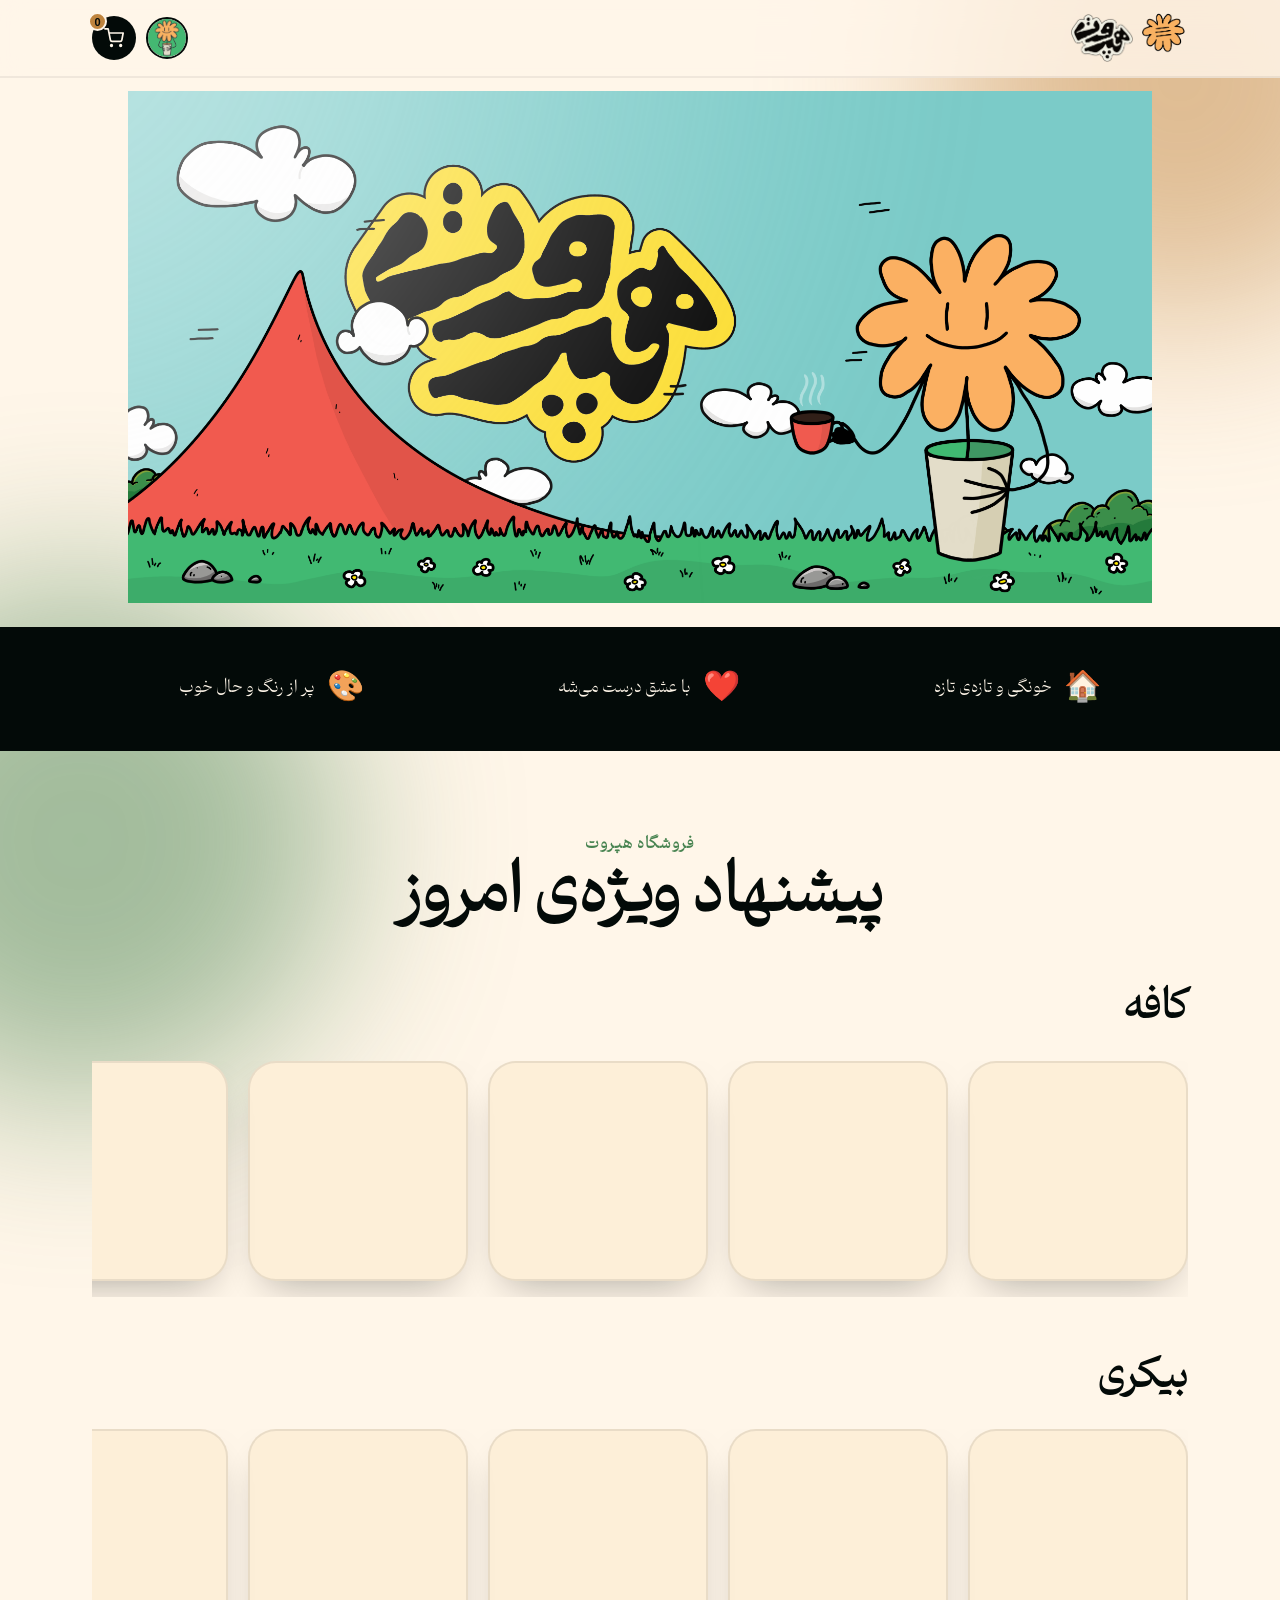
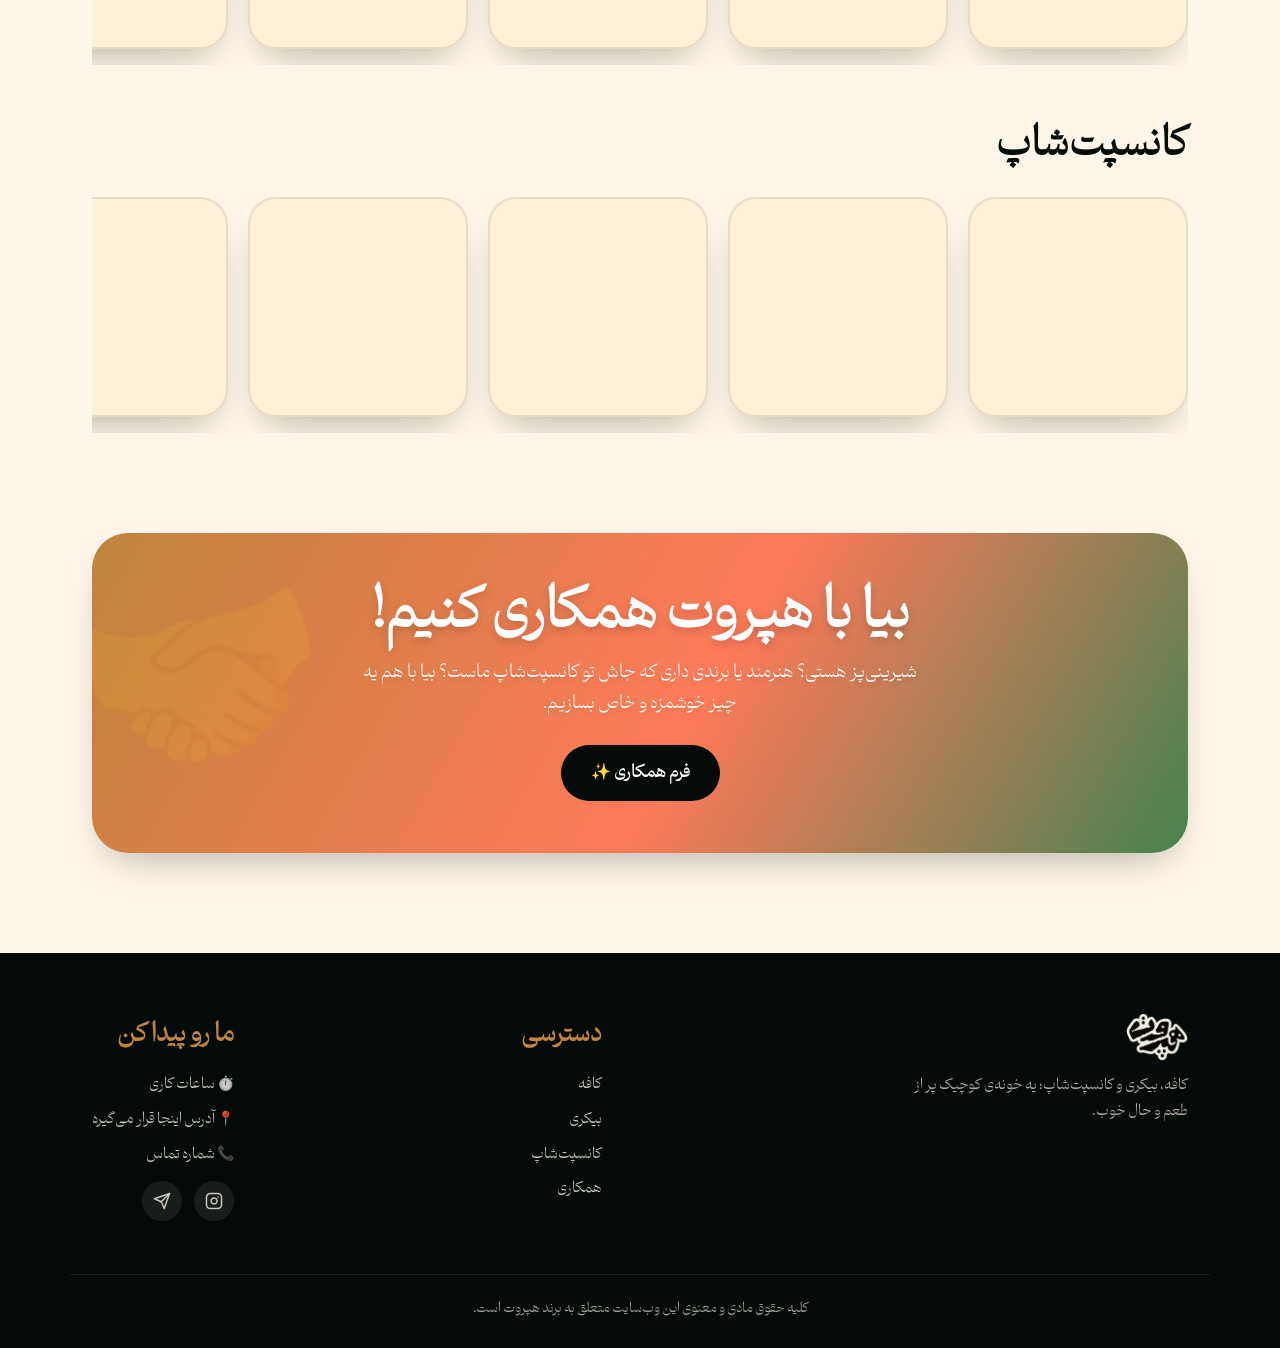
==== commit c70328a8: "Add haparoot banner" ====
--- a/index.html
+++ b/index.html
@@ -76,7 +76,9 @@
     </nav>
      
     <!-- HERO -->
-    <div class="test123"></div> 
+    <div class="HaparootBanner">
+        <img src="Resources/Banner.png" alt="HaparootBanner">
+    </div> 
 
     <!-- FEATURES -->
     <div class="feats">
--- a/Styles/index.css
+++ b/Styles/index.css
@@ -78,12 +78,18 @@
     color:inherit;
   }
 
-  .test123
-  {
-    background-color: red;
+  .HaparootBanner
+  {
     width: 80%;
     margin: 1% auto;
     aspect-ratio: 2/1;
+  }
+
+  .HaparootBanner img
+  {
+    height: 100%;
+    width: 100%;
+    object-fit: contain;
   }
 
   .wrap
@@ -976,5 +982,5 @@
     .burger{display:flex}
     .float{display:none}
     .foot-grid{flex-direction:column;gap:28px}
-    .test123{width: 98%;}
+    .HaparootBanner{width: 98%;}
   }
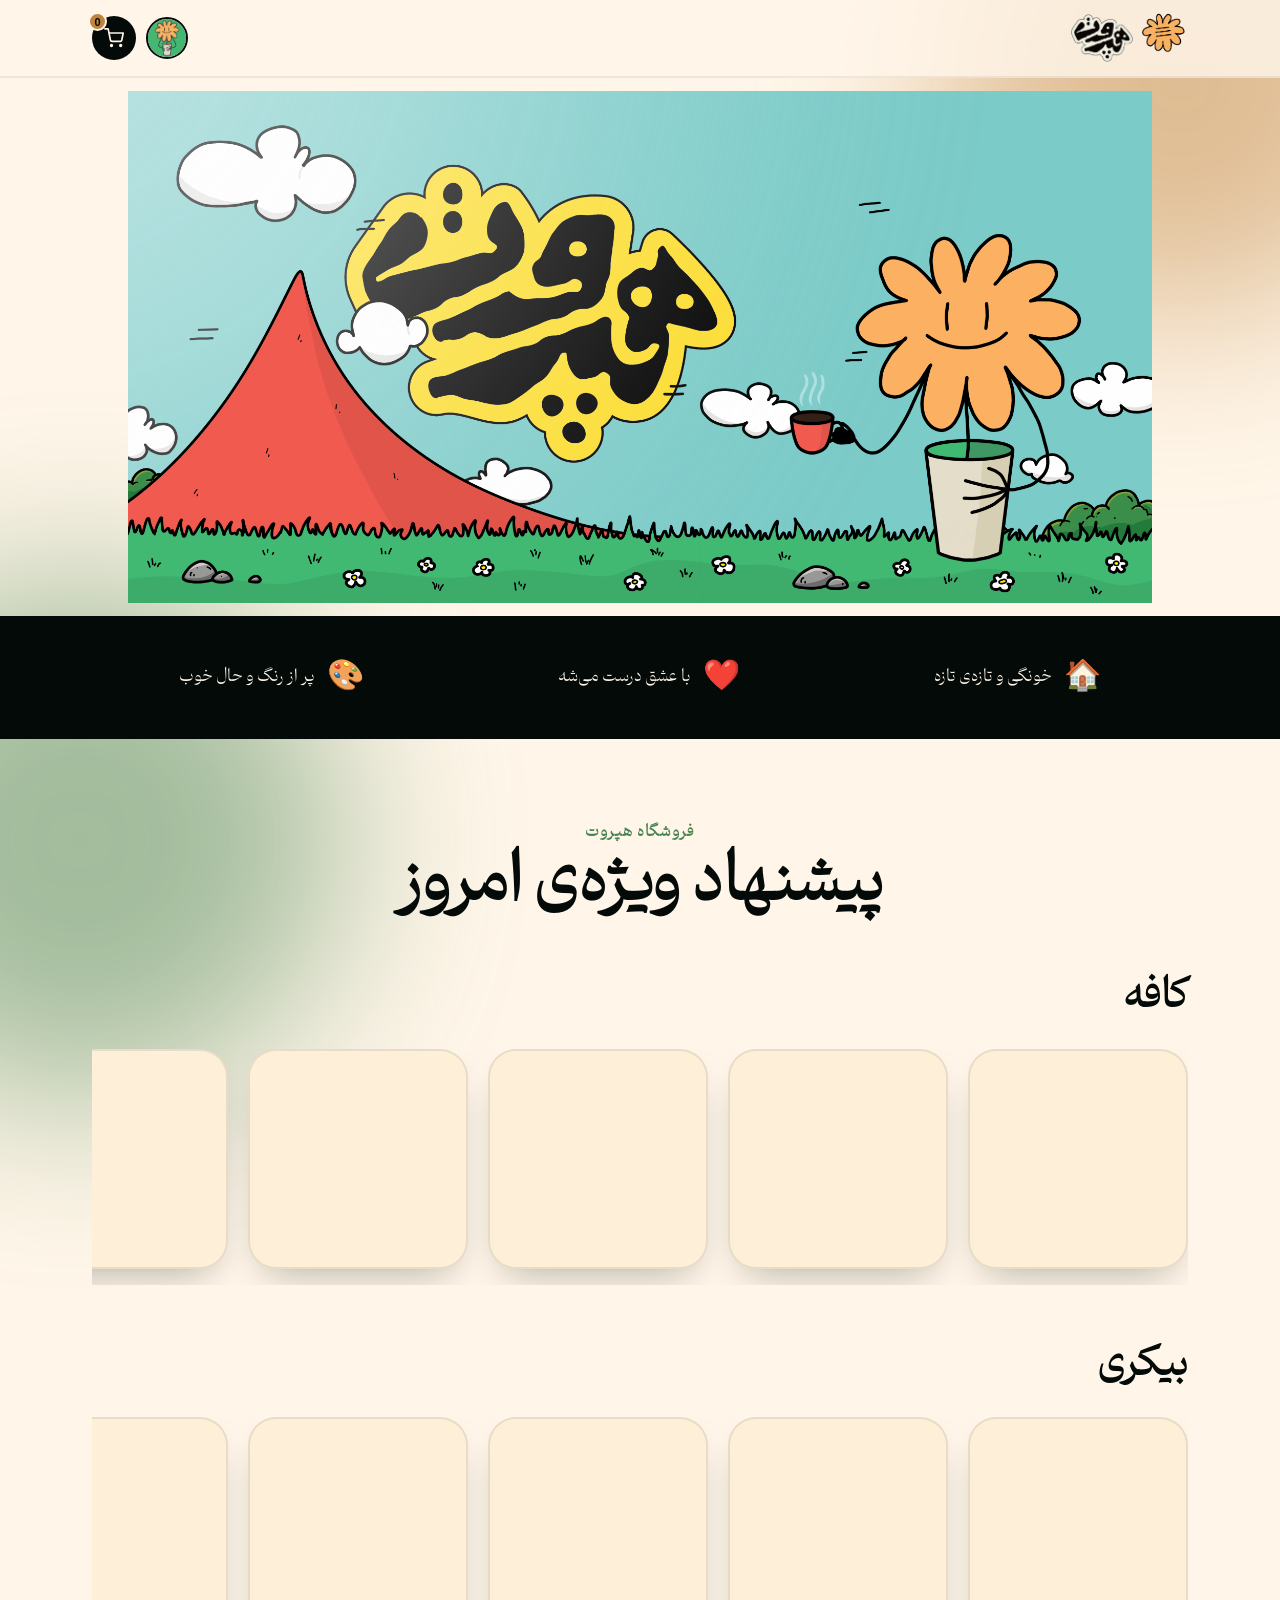
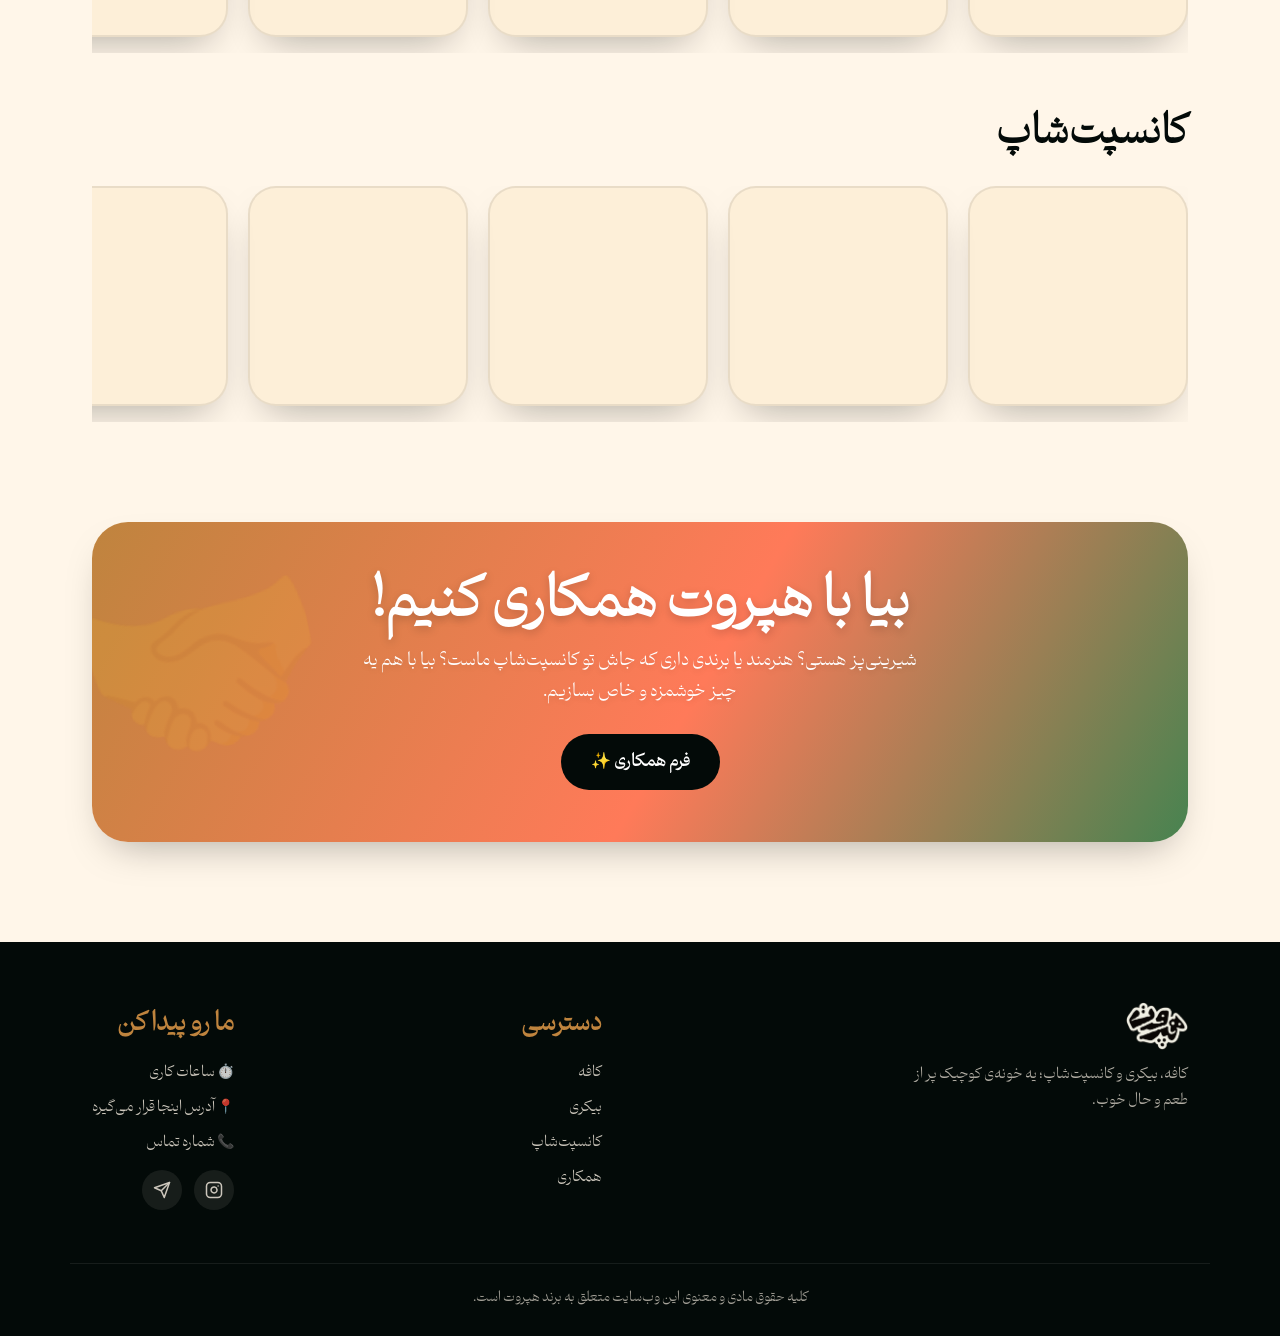
==== commit c14f25c6: "Update feats bar on phone" ====
--- a/index.html
+++ b/index.html
@@ -83,7 +83,7 @@
     <!-- FEATURES -->
     <div class="feats">
       <div class="wrap feats-in">
-        <div class="feat"><span class="ic">🏠</span> خونگی و تازه‌ی تازه</div>
+        <div class="feat active"><span class="ic">🏠</span> خونگی و تازه‌ی تازه</div>
         <div class="feat"><span class="ic">❤️</span> با عشق درست می‌شه</div>
         <div class="feat"><span class="ic">🎨</span> پر از رنگ و حال خوب</div>
       </div>
@@ -199,6 +199,15 @@
           section.classList.add('expanded');
         }
       }
+      const feats = document.querySelectorAll('.feats .feat');
+      if (feats.length > 1) {
+        let featIndex = 0;
+        setInterval(() => {
+          feats[featIndex].classList.remove('active');
+          featIndex = (featIndex + 1) % feats.length;
+          feats[featIndex].classList.add('active');
+        }, 2600);
+      }
     </script>
   </body>
 </html>
--- a/Styles/index.css
+++ b/Styles/index.css
@@ -78,17 +78,22 @@
     color:inherit;
   }
 
-  .HaparootBanner
+  .HaparootBanner 
   {
     width: 80%;
+    height: auto;
+    aspect-ratio: 2 / 1;
     margin: 1% auto;
-    aspect-ratio: 2/1;
-  }
-
-  .HaparootBanner img
-  {
+    overflow: hidden;
+  }
+
+  .HaparootBanner img 
+  {
+    display: block;
+    width: 100%;
     height: 100%;
-    width: 100%;
+    max-width: 100%;
+    max-height: 100%;
     object-fit: contain;
   }
 
@@ -983,4 +988,31 @@
     .float{display:none}
     .foot-grid{flex-direction:column;gap:28px}
     .HaparootBanner{width: 98%;}
+
+    .feats{ padding:22px 0; }
+    .feats-in{
+      position:relative;
+      height:40px;
+      overflow:hidden;
+      display:block;
+    }
+    .feat{
+      position:absolute;
+      top:0;left:0;right:0;
+      height:100%;
+      display:flex;
+      align-items:center;
+      justify-content:center;
+      gap:10px;
+      line-height:1.2;
+      opacity:0;
+      transform:translateY(16px);
+      transition:opacity .5s ease, transform .5s ease;
+      pointer-events:none;
+    }
+    .feat.active{
+      opacity:1;
+      transform:translateY(0);
+      pointer-events:auto;
+    }
   }
